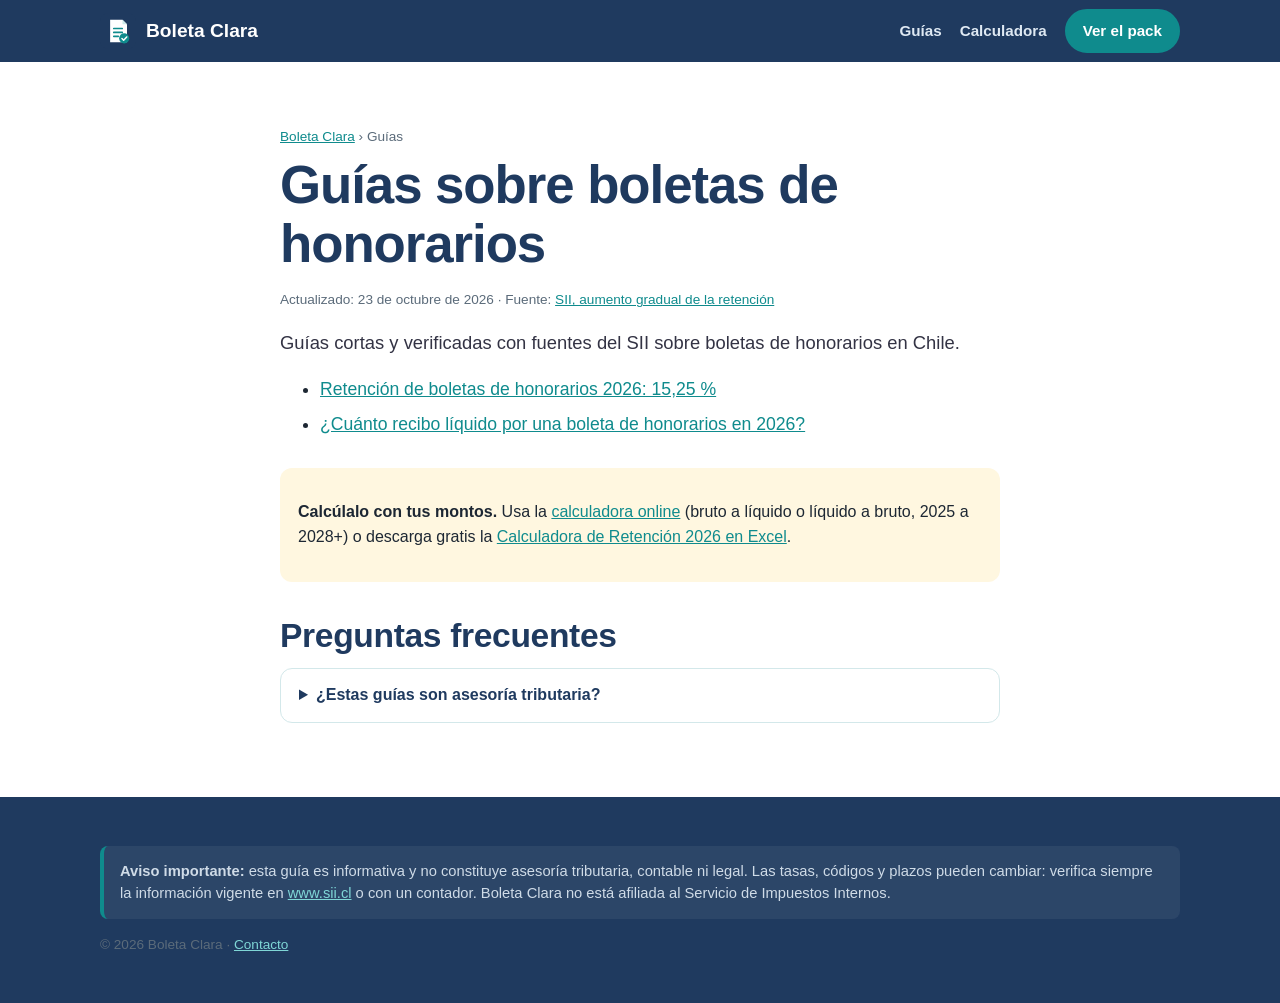
==== guias/index.html @ 9d50ac37 "Guías: retención 2026 y líquido por boleta" ====
<!doctype html>
<html lang="es-CL">
<head>
<meta charset="utf-8">
<meta name="viewport" content="width=device-width, initial-scale=1">
<title>Guías sobre boletas de honorarios en Chile | Boleta Clara</title>
<meta name="description" content="Guías cortas sobre retención, líquido y boletas de honorarios en Chile, con ejemplos en pesos y fuentes del SII.">
<meta name="robots" content="index, follow">
<meta name="theme-color" content="#1F3A5F">
<link rel="canonical" href="https://infinityprojecthq.github.io/boletaclara/guias/">
<link rel="icon" href="../favicon.svg" type="image/svg+xml">
<meta property="og:type" content="article">
<meta property="og:locale" content="es_CL">
<meta property="og:site_name" content="Boleta Clara">
<meta property="og:title" content="Guías sobre boletas de honorarios">
<meta property="og:description" content="Guías cortas sobre retención, líquido y boletas de honorarios en Chile, con ejemplos en pesos y fuentes del SII.">
<meta property="og:url" content="https://infinityprojecthq.github.io/boletaclara/guias/">
<meta property="og:image" content="https://infinityprojecthq.github.io/boletaclara/assets/og-image.png">
<meta name="twitter:card" content="summary_large_image">
<link rel="stylesheet" href="../assets/styles.css">
<script type="application/ld+json">{"@context": "https://schema.org", "@graph": [{"@type": "Article", "headline": "Guías sobre boletas de honorarios", "description": "Guías cortas sobre retención, líquido y boletas de honorarios en Chile, con ejemplos en pesos y fuentes del SII.", "inLanguage": "es-CL", "datePublished": "2026-10-23", "dateModified": "2026-10-23", "url": "https://infinityprojecthq.github.io/boletaclara/guias/", "author": {"@type": "Organization", "name": "Boleta Clara"}, "publisher": {"@type": "Organization", "name": "Boleta Clara", "logo": {"@type": "ImageObject", "url": "https://infinityprojecthq.github.io/boletaclara/assets/logo.svg"}}, "image": "https://infinityprojecthq.github.io/boletaclara/assets/og-image.png"}, {"@type": "FAQPage", "mainEntity": [{"@type": "Question", "name": "¿Estas guías son asesoría tributaria?", "acceptedAnswer": {"@type": "Answer", "text": "No. Son informativas; verifica siempre en sii.cl o con un contador."}}]}, {"@type": "BreadcrumbList", "itemListElement": [{"@type": "ListItem", "position": 1, "name": "Boleta Clara", "item": "https://infinityprojecthq.github.io/boletaclara/"}, {"@type": "ListItem", "position": 2, "name": "Guías", "item": "https://infinityprojecthq.github.io/boletaclara/guias/"}, {"@type": "ListItem", "position": 3, "name": "Guías sobre boletas de honorarios", "item": "https://infinityprojecthq.github.io/boletaclara/guias/"}]}]}</script>
</head>
<body>
<header class="topbar">
  <div class="wrap topbar__in">
    <a class="brand" href="../" aria-label="Boleta Clara, inicio"><img src="../assets/logo.svg" alt="" width="36" height="36"><span>Boleta Clara</span></a>
    <nav class="nav" aria-label="Secciones">
      <a href="./">Guías</a><a href="../#calculadora">Calculadora</a>
      <a class="btn btn--small" href="../#pack">Ver el pack</a>
    </nav>
  </div>
</header>
<main class="section guide">
  <article class="wrap guide__in">
    <p class="crumbs small"><a href="../">Boleta Clara</a> › Guías</p>
    <h1>Guías sobre boletas de honorarios</h1>
    <p class="small">Actualizado: 23 de octubre de 2026 · Fuente: <a href="https://www.sii.cl/destacados/boletas_honorarios/aumento_gradual.html" rel="noopener" target="_blank">SII, aumento gradual de la retención</a></p>
<p class="lead">Guías cortas y verificadas con fuentes del SII sobre boletas de honorarios en Chile.</p><ul class="guide__list"><li><a href="retencion-boleta-honorarios-2026/">Retención de boletas de honorarios 2026: 15,25 %</a></li><li><a href="liquido-boleta-honorarios/">¿Cuánto recibo líquido por una boleta de honorarios en 2026?</a></li></ul>
    <div class="guide__cta">
      <p><strong>Calcúlalo con tus montos.</strong> Usa la <a href="../#calculadora">calculadora online</a> (bruto a líquido o líquido a bruto, 2025 a 2028+) o descarga gratis la <a href="https://infinityproject.gumroad.com/l/calculadora-retencion-gratis?utm_source=site&amp;utm_medium=guia&amp;utm_campaign=guias">Calculadora de Retención 2026 en Excel</a>.</p>
    </div>
    <h2>Preguntas frecuentes</h2>
    <div class="faq"><details><summary>¿Estas guías son asesoría tributaria?</summary><p>No. Son informativas; verifica siempre en sii.cl o con un contador.</p></details></div>
  </article>
</main>
<footer class="footer">
  <div class="wrap">
    <p class="disclaimer"><strong>Aviso importante:</strong> esta guía es informativa y no constituye asesoría tributaria, contable ni legal. Las tasas, códigos y plazos pueden cambiar: verifica siempre la información vigente en <a href="https://www.sii.cl" rel="noopener" target="_blank">www.sii.cl</a> o con un contador. Boleta Clara no está afiliada al Servicio de Impuestos Internos.</p>
    <p class="small">© 2026 Boleta Clara · <a href="mailto:infinityprojecthq@gmail.com">Contacto</a></p>
  </div>
</footer>
<img src="https://hits.sh/infinityprojecthq.github.io/boletaclara/guias/index.svg?label=visitas" alt="" width="1" height="1" style="position:absolute;left:-9999px">
</body>
</html>
---- assets/styles.css ----
:root{--navy:#1F3A5F;--navy-d:#162B47;--teal:#0F8B8D;--teal-l:#CDEBEA;--teal-xl:#EEF8F8;--cream:#FFF7E0;--ink:#1d2733;--grey:#5B6B7A;--r:14px}
*{box-sizing:border-box}html{scroll-behavior:smooth}
body{margin:0;font-family:Inter,"Segoe UI",Roboto,Helvetica,Arial,sans-serif;color:var(--ink);line-height:1.55;background:#fff}
img{max-width:100%;height:auto;display:block}a{color:var(--teal)}
.wrap{max-width:1120px;margin:0 auto;padding:0 20px}
.skip{position:absolute;left:-999px}.skip:focus{left:8px;top:8px;background:#fff;padding:8px;z-index:9}
.topbar{position:sticky;top:0;z-index:5;background:var(--navy);color:#fff}
.topbar__in{display:flex;align-items:center;justify-content:space-between;height:62px}
.brand{display:flex;align-items:center;gap:10px;color:#fff;text-decoration:none;font-weight:800;font-size:1.2rem}
.nav{display:flex;align-items:center;gap:18px}.nav a{color:#dfe9f3;text-decoration:none;font-weight:600;font-size:.95rem}
.nav a:hover{color:#fff}
.btn{display:inline-block;background:var(--teal);color:#fff!important;text-decoration:none;font-weight:700;padding:13px 22px;border-radius:999px;border:2px solid var(--teal);transition:.15s}
.btn:hover{background:#0c7476;border-color:#0c7476;transform:translateY(-1px)}
.btn--ghost{background:transparent;color:var(--navy)!important;border-color:var(--navy)}.btn--ghost:hover{background:var(--navy);color:#fff!important}
.btn--small{padding:8px 16px;font-size:.9rem}.btn--big{padding:16px 28px;font-size:1.1rem;width:100%;text-align:center}
.hero{background:linear-gradient(180deg,var(--teal-xl),#fff);padding:56px 0 40px}
.hero__in{display:grid;grid-template-columns:1fr;gap:34px}
.pill{display:inline-block;background:var(--teal-l);color:var(--navy);font-weight:700;font-size:.85rem;padding:6px 12px;border-radius:999px;margin:0 0 14px}
h1{font-size:clamp(2rem,4.6vw,3.3rem);line-height:1.12;color:var(--navy);margin:0 0 16px;letter-spacing:-.02em}
h2{font-size:clamp(1.5rem,3vw,2.1rem);color:var(--navy);line-height:1.2;margin:0 0 12px;letter-spacing:-.01em}
h3{font-size:1.35rem;color:var(--navy);margin:4px 0 10px}
.lead{font-size:1.15rem;color:#334;max-width:46em}
.hero__cta{display:flex;flex-wrap:wrap;gap:12px;margin:22px 0}
.ticks{list-style:none;padding:0;margin:0;display:flex;flex-wrap:wrap;gap:8px 20px;color:var(--grey);font-size:.95rem}
.ticks li::before{content:"✓ ";color:var(--teal);font-weight:800}
.ticks--light{color:#dfe9f3;flex-direction:column}.ticks--light li::before{color:#7fd6d6}
.hero__img{margin:0;background:#fff;border-radius:var(--r);box-shadow:0 18px 50px rgba(31,58,95,.18);padding:10px;overflow:hidden}
.hero__img figcaption{font-size:.78rem;color:var(--grey);padding:6px 4px 0}
.strip{background:var(--navy);color:#fff;padding:22px 0}
.strip__in{display:grid;grid-template-columns:repeat(4,1fr);gap:10px;text-align:center}
.strip__in div{padding:8px;border-radius:10px}.strip__in strong{display:block;font-size:1.6rem}.strip__in span{color:#b9c8d8;font-size:.9rem}
.strip__in .is-now{background:var(--teal)}.strip__in .is-now span{color:#fff}
.strip__in p{grid-column:1/-1;margin:6px 0 0;font-size:.85rem;color:#b9c8d8}
.section{padding:64px 0}.section--soft{background:var(--teal-xl)}.section__lead{color:var(--grey);max-width:48em;margin-bottom:34px}
.product{display:grid;grid-template-columns:1fr;gap:24px;align-items:center;background:#fff;border:1px solid #dbe9ec;border-radius:var(--r);padding:20px;margin:0 0 26px;box-shadow:0 6px 24px rgba(31,58,95,.06)}
.product__img{border-radius:10px;overflow:hidden;border:1px solid #e3eef0}
.product ul{padding-left:20px;margin:0 0 18px}.product li{margin:4px 0}
.tag{display:inline-block;margin:0;font-size:.8rem;font-weight:800;text-transform:uppercase;letter-spacing:.06em;color:var(--teal)}
.tag--light{color:#7fd6d6}
.buy{display:flex;align-items:center;gap:18px;flex-wrap:wrap}
.price{font-size:1.9rem;font-weight:800;color:var(--navy)}
.pack{background:linear-gradient(135deg,var(--navy),var(--navy-d));color:#fff}.pack h2{color:#fff}
.pack__in{display:grid;grid-template-columns:1fr;gap:30px;align-items:center}
.pack__card{background:#fff;color:var(--ink);border-radius:var(--r);padding:28px;text-align:center;box-shadow:0 20px 50px rgba(0,0,0,.25)}
.pack__old{margin:0;color:var(--grey)}.pack__price{font-size:3rem;font-weight:800;color:var(--navy);margin:4px 0}
.pack__save{display:inline-block;background:var(--cream);color:#7A4B00;font-weight:800;padding:4px 12px;border-radius:999px;margin:0 0 18px}
.small{font-size:.85rem;color:var(--grey)}
.calc{display:grid;grid-template-columns:1fr;gap:26px}
.calc__form{background:var(--teal-xl);border:1px solid #d3e8ea;border-radius:var(--r);padding:20px;display:grid;gap:14px}
.calc__form label{display:grid;gap:6px;font-weight:700;color:var(--navy);font-size:.95rem}
.calc__form select,.calc__form input{font:inherit;padding:12px;border:1px solid #b8d4d9;border-radius:10px;background:#fff;width:100%}
.calc__form input{background:var(--cream);font-weight:700;font-size:1.1rem}
.calc__out{display:grid;grid-template-columns:repeat(3,1fr);gap:8px}
.calc__out div{background:#fff;border-radius:10px;padding:10px;text-align:center;border:1px solid #d3e8ea}
.calc__out span{display:block;font-size:.8rem;color:var(--grey)}.calc__out b{font-size:1.15rem;color:var(--navy)}
.calc__out .is-net{background:var(--teal);border-color:var(--teal)}.calc__out .is-net span,.calc__out .is-net b{color:#fff}
.faq details{background:#fff;border:1px solid #d3e8ea;border-radius:12px;padding:14px 18px;margin:10px 0}
.faq summary{cursor:pointer;font-weight:700;color:var(--navy)}.faq details p{margin:10px 0 0}
.footer{background:var(--navy);color:#cfdbe7;padding:34px 0;font-size:.92rem}.footer a{color:#7fd6d6}
.disclaimer{background:rgba(255,255,255,.06);border-left:4px solid var(--teal);padding:14px 16px;border-radius:8px}
@media (min-width:860px){
  .hero__in{grid-template-columns:1.05fr 1fr;align-items:center}
  .product{grid-template-columns:1fr;padding:26px}.product__body{display:grid;grid-template-columns:1fr auto;gap:8px 30px;align-items:end}.product__body .tag,.product__body h3{grid-column:1/-1}.product__body ul{margin:0}.buy{flex-direction:column;align-items:flex-end}
  .pack__in{grid-template-columns:1.3fr 1fr}.calc{grid-template-columns:1fr 1.1fr;align-items:center}
}
@media (max-width:640px){
  .nav a:not(.btn){display:none}.strip__in{grid-template-columns:repeat(2,1fr)}.strip__in strong{font-size:1.3rem}
  .calc__out{grid-template-columns:1fr}.hero{padding-top:34px}
}

.pay-note{margin:-6px 0 22px;font-size:.92rem;color:#4a5866}
.pack__launch{margin:10px 0 14px;font-size:.98rem}
.guide__in{max-width:760px}.guide h2{margin-top:34px}.guide .crumbs{margin:0 0 8px}
.tbl{overflow-x:auto;margin:14px 0}.tbl table{border-collapse:collapse;width:100%;min-width:300px}
.tbl th,.tbl td{border:1px solid #d3e8ea;padding:9px 12px;text-align:left}.tbl th{background:var(--teal-xl);color:var(--navy)}
.guide__cta{background:var(--cream);border-radius:12px;padding:16px 18px;margin:30px 0}
.guide__list li{margin:8px 0;font-size:1.1rem}
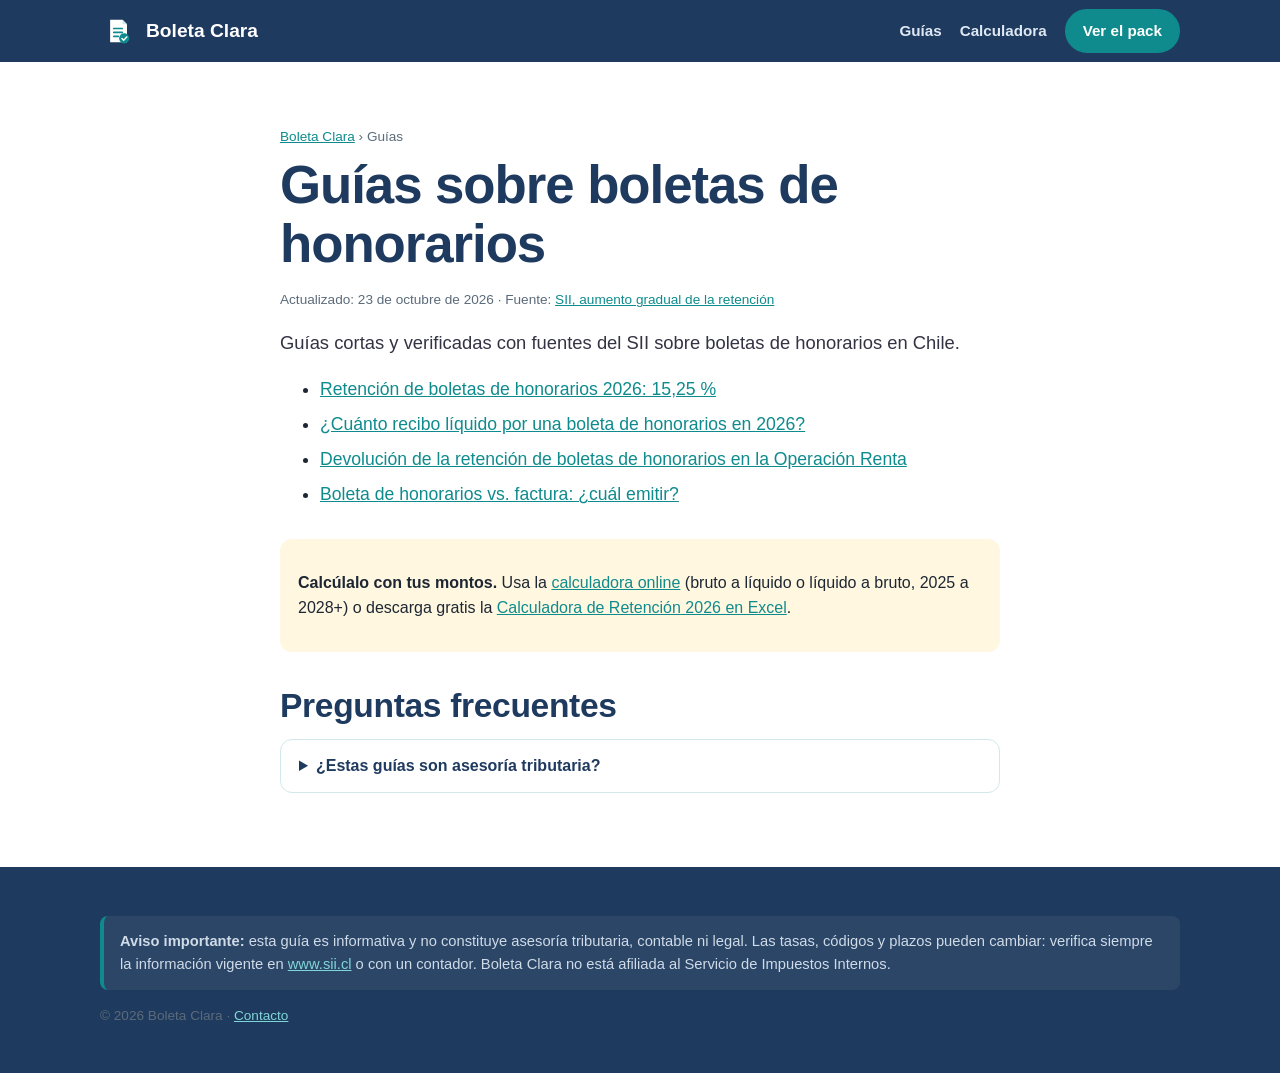
==== commit e97466b3: "Publicar guías: devolución de retención y boleta vs factura" ====
--- a/guias/index.html
+++ b/guias/index.html
@@ -35,9 +35,9 @@
     <p class="crumbs small"><a href="../">Boleta Clara</a> › Guías</p>
     <h1>Guías sobre boletas de honorarios</h1>
     <p class="small">Actualizado: 23 de octubre de 2026 · Fuente: <a href="https://www.sii.cl/destacados/boletas_honorarios/aumento_gradual.html" rel="noopener" target="_blank">SII, aumento gradual de la retención</a></p>
-<p class="lead">Guías cortas y verificadas con fuentes del SII sobre boletas de honorarios en Chile.</p><ul class="guide__list"><li><a href="retencion-boleta-honorarios-2026/">Retención de boletas de honorarios 2026: 15,25 %</a></li><li><a href="liquido-boleta-honorarios/">¿Cuánto recibo líquido por una boleta de honorarios en 2026?</a></li></ul>
+<p class="lead">Guías cortas y verificadas con fuentes del SII sobre boletas de honorarios en Chile.</p><ul class="guide__list"><li><a href="retencion-boleta-honorarios-2026/">Retención de boletas de honorarios 2026: 15,25 %</a></li><li><a href="liquido-boleta-honorarios/">¿Cuánto recibo líquido por una boleta de honorarios en 2026?</a></li><li><a href="devolucion-retencion-operacion-renta/">Devolución de la retención de boletas de honorarios en la Operación Renta</a></li><li><a href="boleta-honorarios-vs-factura/">Boleta de honorarios vs. factura: ¿cuál emitir?</a></li></ul>
     <div class="guide__cta">
-      <p><strong>Calcúlalo con tus montos.</strong> Usa la <a href="../#calculadora">calculadora online</a> (bruto a líquido o líquido a bruto, 2025 a 2028+) o descarga gratis la <a href="https://infinityproject.gumroad.com/l/calculadora-retencion-gratis?utm_source=site&amp;utm_medium=guia&amp;utm_campaign=guias">Calculadora de Retención 2026 en Excel</a>.</p>
+      <p><strong>Calcúlalo con tus montos.</strong> Usa la <a href="../#calculadora">calculadora online</a> (bruto a líquido o líquido a bruto, 2025 a 2028+) o descarga gratis la <a href="https://infinityproject.gumroad.com/l/calculadora-retencion-gratis?utm_source=site&amp;utm_medium=guia&amp;utm_campaign=">Calculadora de Retención 2026 en Excel</a>.</p>
     </div>
     <h2>Preguntas frecuentes</h2>
     <div class="faq"><details><summary>¿Estas guías son asesoría tributaria?</summary><p>No. Son informativas; verifica siempre en sii.cl o con un contador.</p></details></div>
